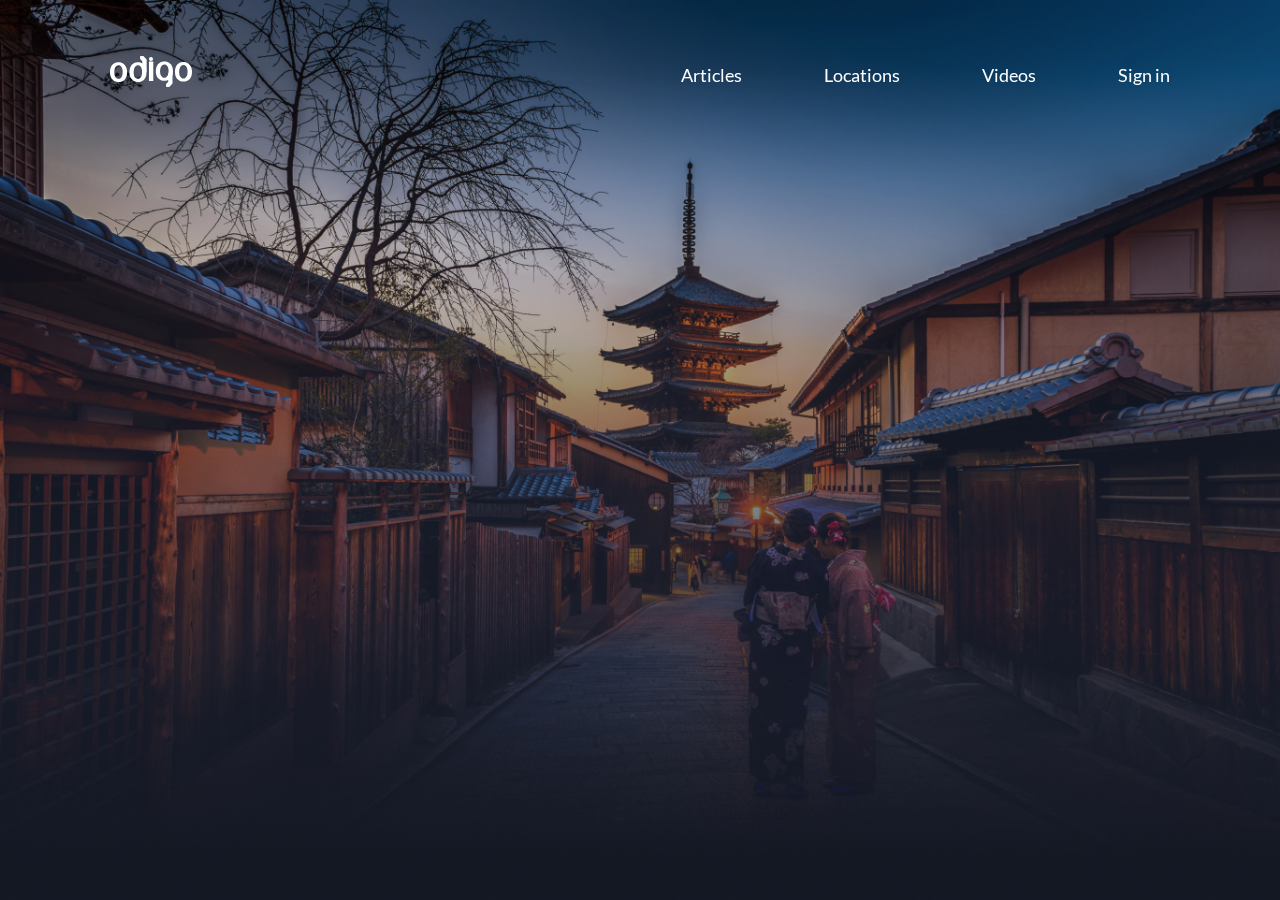
==== Japan/index.html @ ce223977 "Start" ====
<!DOCTYPE html>
<html lang="en">
<head>
    <meta charset="UTF-8">
    <meta http-equiv="X-UA-Compatible" content="IE=edge">
    <meta name="viewport" content="width=device-width, initial-scale=1.0">
    <link rel="stylesheet" href="css/reset.css">
    <link rel="stylesheet" href="css/style.css">
    <title>TR Japan</title>
</head>
<body>
    <header class="header">
        <div class="header-wrapper">
            <div class="header-logo">
                <a href="/" class="header-logo-link">
                    <img src="img/svg/odigo-logo.svg" alt="logo">
                </a>
            </div>
            <nav class="header-nav">
                <ul class="header-list">
                    <li class="header-list-item">
                        <a href="/" class="header-link">Articles</a>
                    </li>
                    <li class="header-list-item">
                        <a href="/" class="header-link">Locations</a>
                    </li>
                    <li class="header-list-item">
                        <a href="/" class="header-link">Videos</a>
                    </li>
                    <li class="header-list-item"> 
                        <a href="/" class="header-link">Sign in</a>
                    </li>
                </ul>
            </nav>
        </div>
    </header>
    <main class="main">
       <section class="intro">

       </section>
    </main>
</body>
</html>
---- Japan/css/style.css ----
/* lato-regular - latin */
@font-face {
    font-family: 'Lato';
    font-style: normal;
    font-weight: 400;
    src: local(''),
         url('../fonts/lato-v23-latin-regular.woff2') format('woff2'), /* Chrome 26+, Opera 23+, Firefox 39+ */
         url('../fonts/lato-v23-latin-regular.woff') format('woff'); /* Chrome 6+, Firefox 3.6+, IE 9+, Safari 5.1+ */
  }
  /* lato-700 - latin */
  @font-face {
    font-family: 'Lato';
    font-style: normal;
    font-weight: 700;
    src: local(''),
         url('../fonts/lato-v23-latin-700.woff2') format('woff2'), /* Chrome 26+, Opera 23+, Firefox 39+ */
         url('../fonts/lato-v23-latin-700.woff') format('woff'); /* Chrome 6+, Firefox 3.6+, IE 9+, Safari 5.1+ */
  }
  /* lato-900 - latin */
  @font-face {
    font-family: 'Lato';
    font-style: normal;
    font-weight: 900;
    src: local(''),
         url('../fonts/lato-v23-latin-900.woff2') format('woff2'), /* Chrome 26+, Opera 23+, Firefox 39+ */
         url('../fonts/lato-v23-latin-900.woff') format('woff'); /* Chrome 6+, Firefox 3.6+, IE 9+, Safari 5.1+ */
  }

html {
    box-sizing: border-box;
}
*, *::after, *::before {
    box-sizing: inherit;
}
 

/*header styles start*/
body {
    font-family: 'Lato';
    font-style: normal;
}

.header {
    position: fixed;
    top: 0;
    left: 0;
    width: 100%;
    margin-top: 56px;
}

.header-wrapper{
    max-width: 1060px;
    margin: 0 auto;
    display: flex;
    flex-wrap: wrap;
    align-items: flex-end;
    justify-content: space-between;
    
}

.header-list {
    display: flex;
}

.header-link {
    margin-left: 82px;
    color: white;
    font-weight: 400;
    font-size: 18px;
    line-height: 24px;
    text-decoration: none;
}

.header-link:hover, .header-link:focus, .header-link:active {
    opacity: 75%;
}
/*header styles end*/


/*intro styles start*/

.intro {
    height: 100vh;
    background: url(../img/intro.jpg) no-repeat center;
    background-size: cover;
}
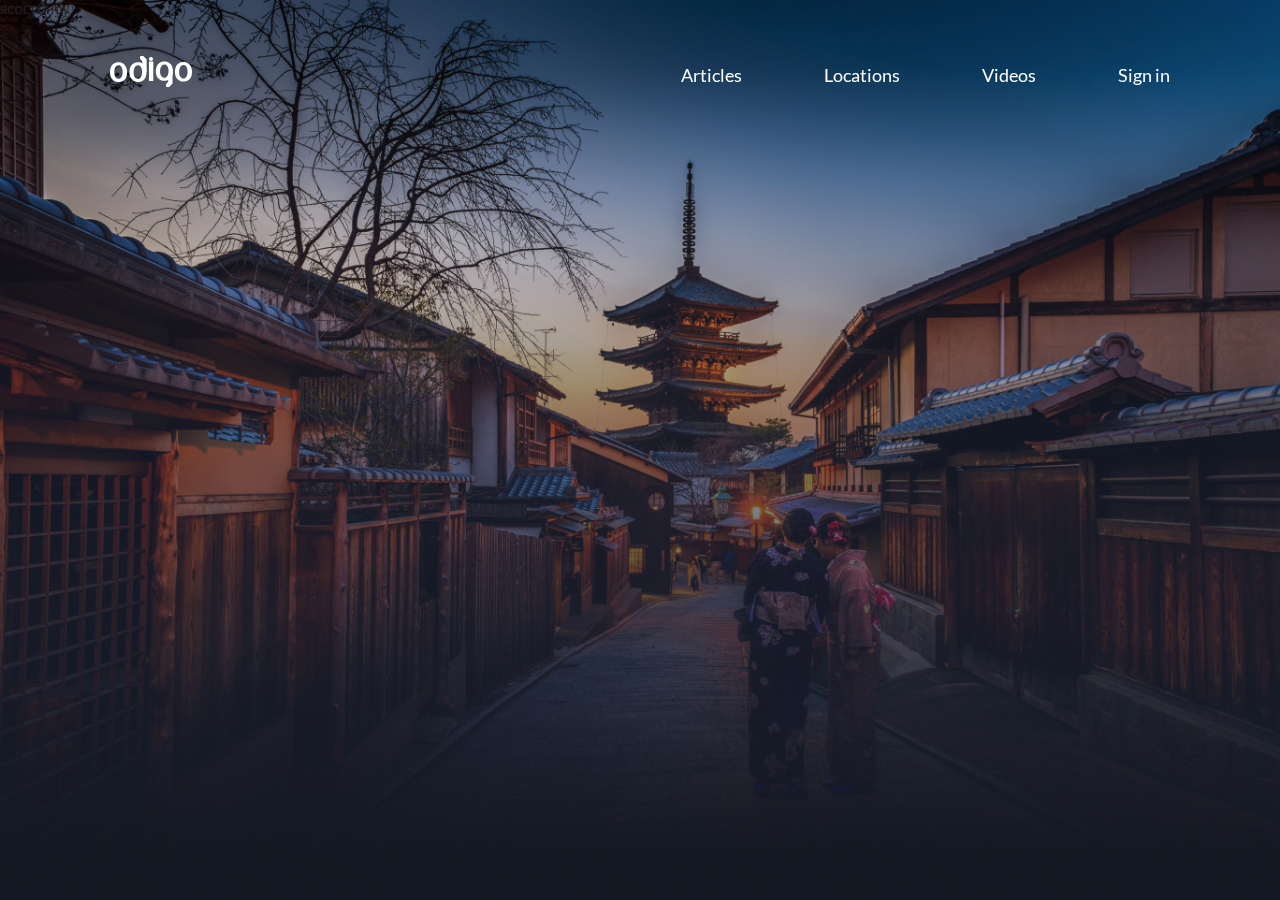
==== commit b8c33680: "1" ====
--- a/Japan/index.html
+++ b/Japan/index.html
@@ -36,7 +36,7 @@
     </header>
     <main class="main">
        <section class="intro">
-
+ясосубибу
        </section>
     </main>
 </body>
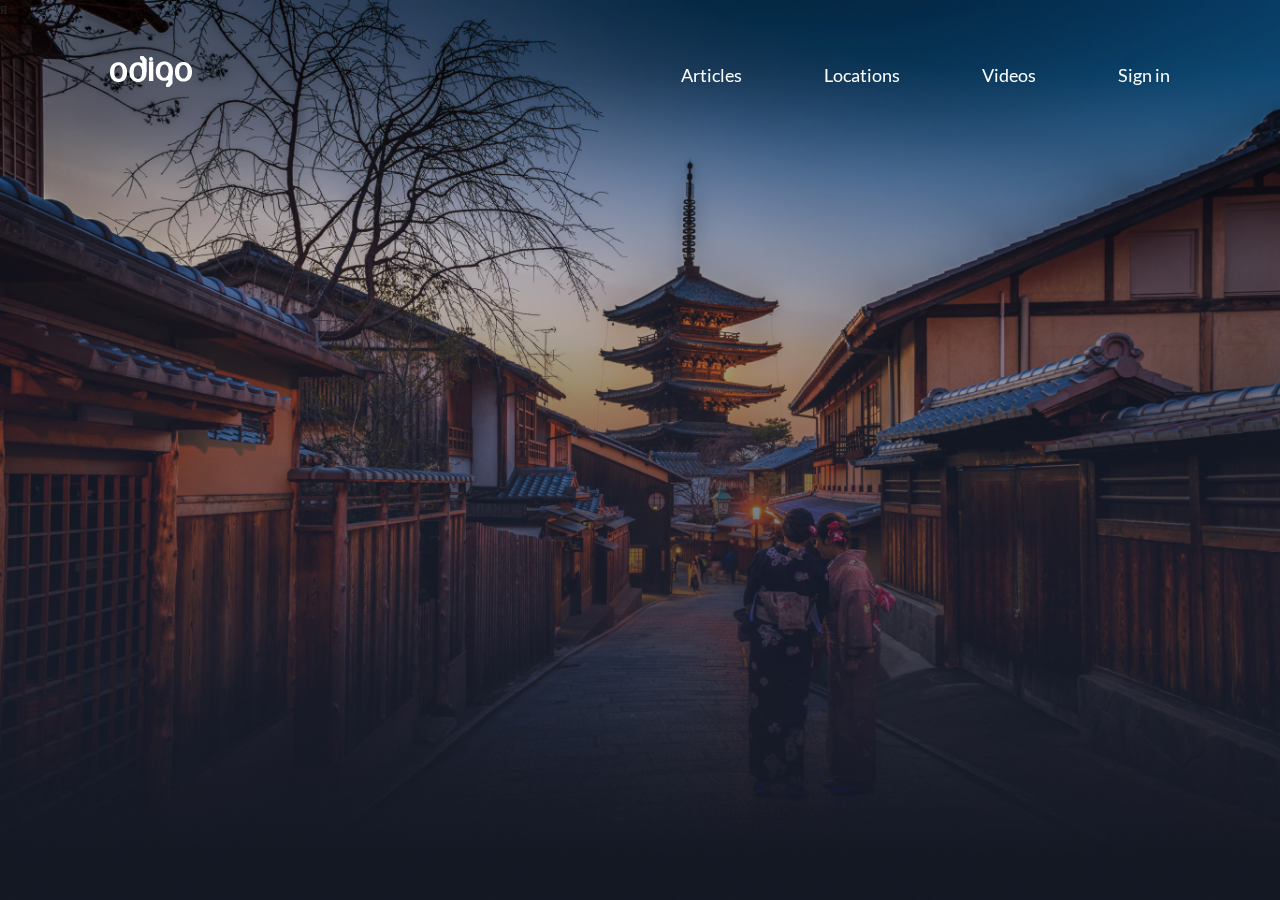
==== commit fc6159c3: "add" ====
--- a/Japan/index.html
+++ b/Japan/index.html
@@ -36,7 +36,7 @@
     </header>
     <main class="main">
        <section class="intro">
-ясосубибу
+я
        </section>
     </main>
 </body>
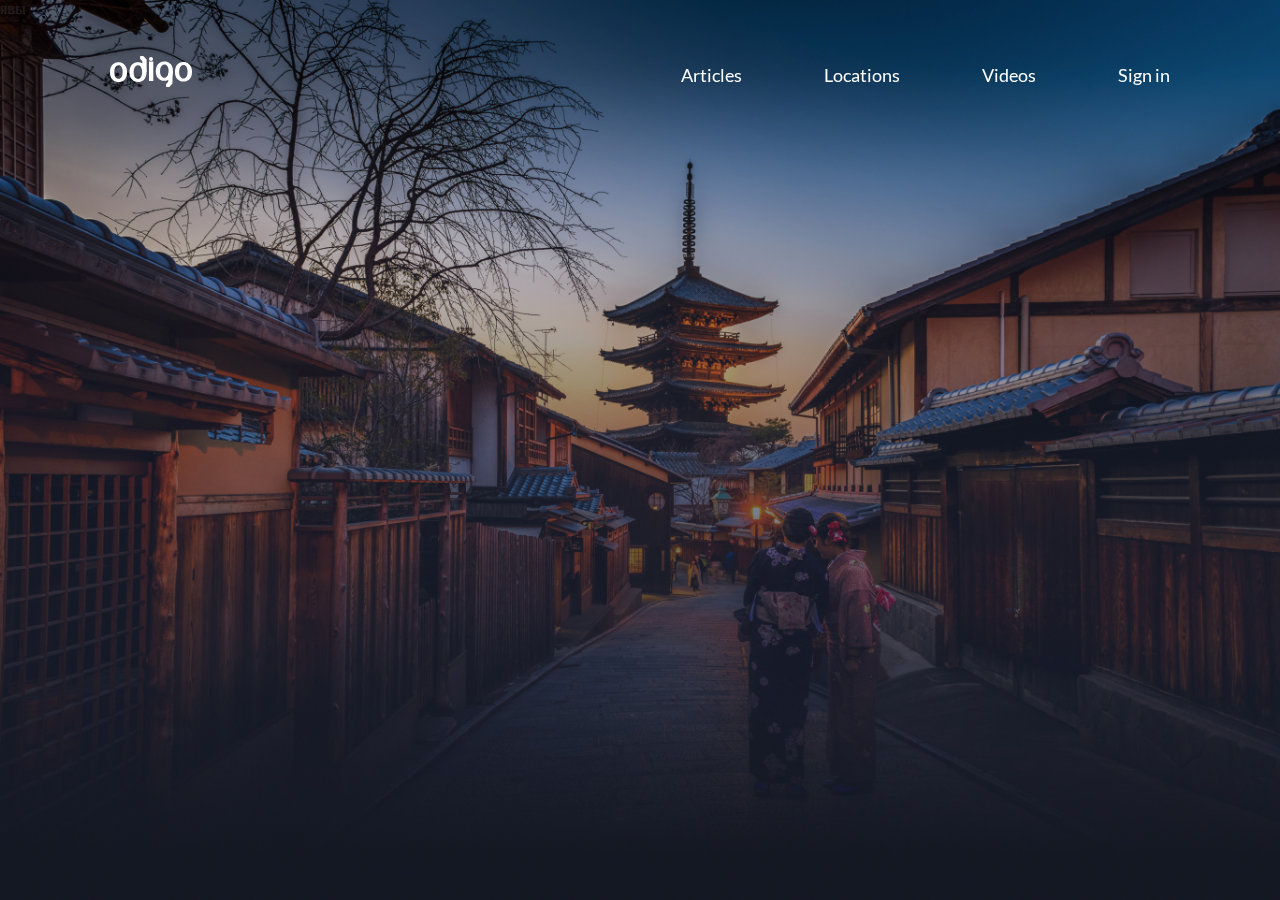
==== commit 65f920f3: "lemkz bkjnznb" ====
--- a/Japan/index.html
+++ b/Japan/index.html
@@ -36,7 +36,7 @@
     </header>
     <main class="main">
        <section class="intro">
-я
+явы
        </section>
     </main>
 </body>
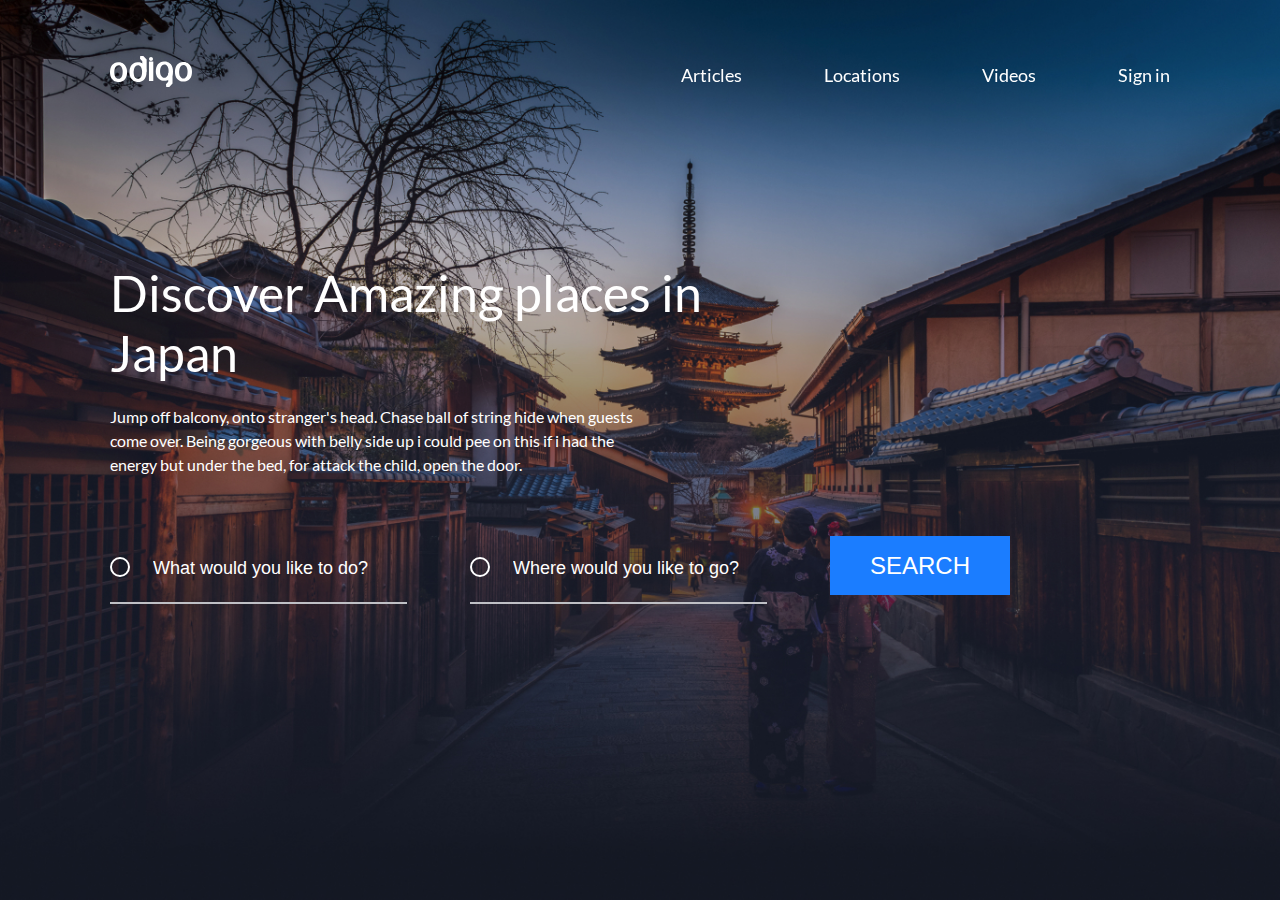
==== commit e7db5ab1: "end intro" ====
--- a/Japan/index.html
+++ b/Japan/index.html
@@ -10,7 +10,7 @@
 </head>
 <body>
     <header class="header">
-        <div class="header-wrapper">
+        <div class="wrapper">
             <div class="header-logo">
                 <a href="/" class="header-logo-link">
                     <img src="img/svg/odigo-logo.svg" alt="logo">
@@ -36,7 +36,21 @@
     </header>
     <main class="main">
        <section class="intro">
-явы
+            <div class="wrapper">
+                <div class="intro-wrapper">
+                <h1 class="intro-title">Discover Amazing places in Japan</h1>
+                <p class="intro-info">Jump off balcony, onto stranger's head. Chase ball of string hide when guests come over. Being gorgeous with belly side up i could pee on this if i had the energy but under the bed, for attack the child, open the door. </p>
+                <form class="intro-form">
+                    <fieldset class="intro-search_form">
+                        <div class="serch-wrapper">
+                            <input type="text" class="search-field" placeholder="What would you like to do?">
+                            <input type="text" class="search-field" placeholder="Where would you like to go?">
+                            <button class="search-button" type="submit">SEARCH</button>
+                        </div>
+                    </fieldset>
+                </form>
+            </div>
+        </div>
        </section>
     </main>
 </body>
--- a/Japan/css/style.css
+++ b/Japan/css/style.css
@@ -48,7 +48,7 @@
     margin-top: 56px;
 }
 
-.header-wrapper{
+.wrapper{
     max-width: 1060px;
     margin: 0 auto;
     display: flex;
@@ -80,7 +80,67 @@
 /*intro styles start*/
 
 .intro {
-    height: 100vh;
+    min-height: 100vh;
     background: url(../img/intro.jpg) no-repeat center;
     background-size: cover;
+}
+
+.intro-title {
+    font-weight: 500;
+    font-size: 50px;
+    line-height: 60px;
+    color: white;
+    padding-top: 263px;
+    max-width: 619px;
+    margin-bottom: 22px;
+}
+
+.intro-info {
+    color: white;
+    font-weight: 400;
+    font-size: 16px;
+    line-height: 24px;
+    max-width: 546px;
+    margin-bottom: 59px;
+}
+
+.intro-wrapper {
+    display: flex;
+    flex-direction: column;
+}
+
+.search-field {
+    width: 297px;
+    margin-right: 60px;
+    background: transparent url(../img/svg/circle.svg) no-repeat left 2px;
+    background-size: 20px;
+    border: 0;
+    border-bottom: 2px solid #BFC0C5;
+    padding-left: 43px;
+    padding-bottom: 22px;
+    font-weight: 500;
+    font-size: 18px;
+    line-height: 24px;
+    color: white;
+}
+
+.search-field::placeholder {
+    font-weight: 500;
+    font-size: 18px;
+    line-height: 24px;
+    color: white;
+}
+
+.search-button {
+    padding: 15px 40px;
+    background-color: #1B7DFF;
+    border: 0;
+    font-weight: 500;
+    font-size: 24px;
+    line-height: 29px;
+    color: white;
+}
+
+.search-button:active, .search-button:hover, .search-button:focus {
+    background-color: #2d5fa0;
 }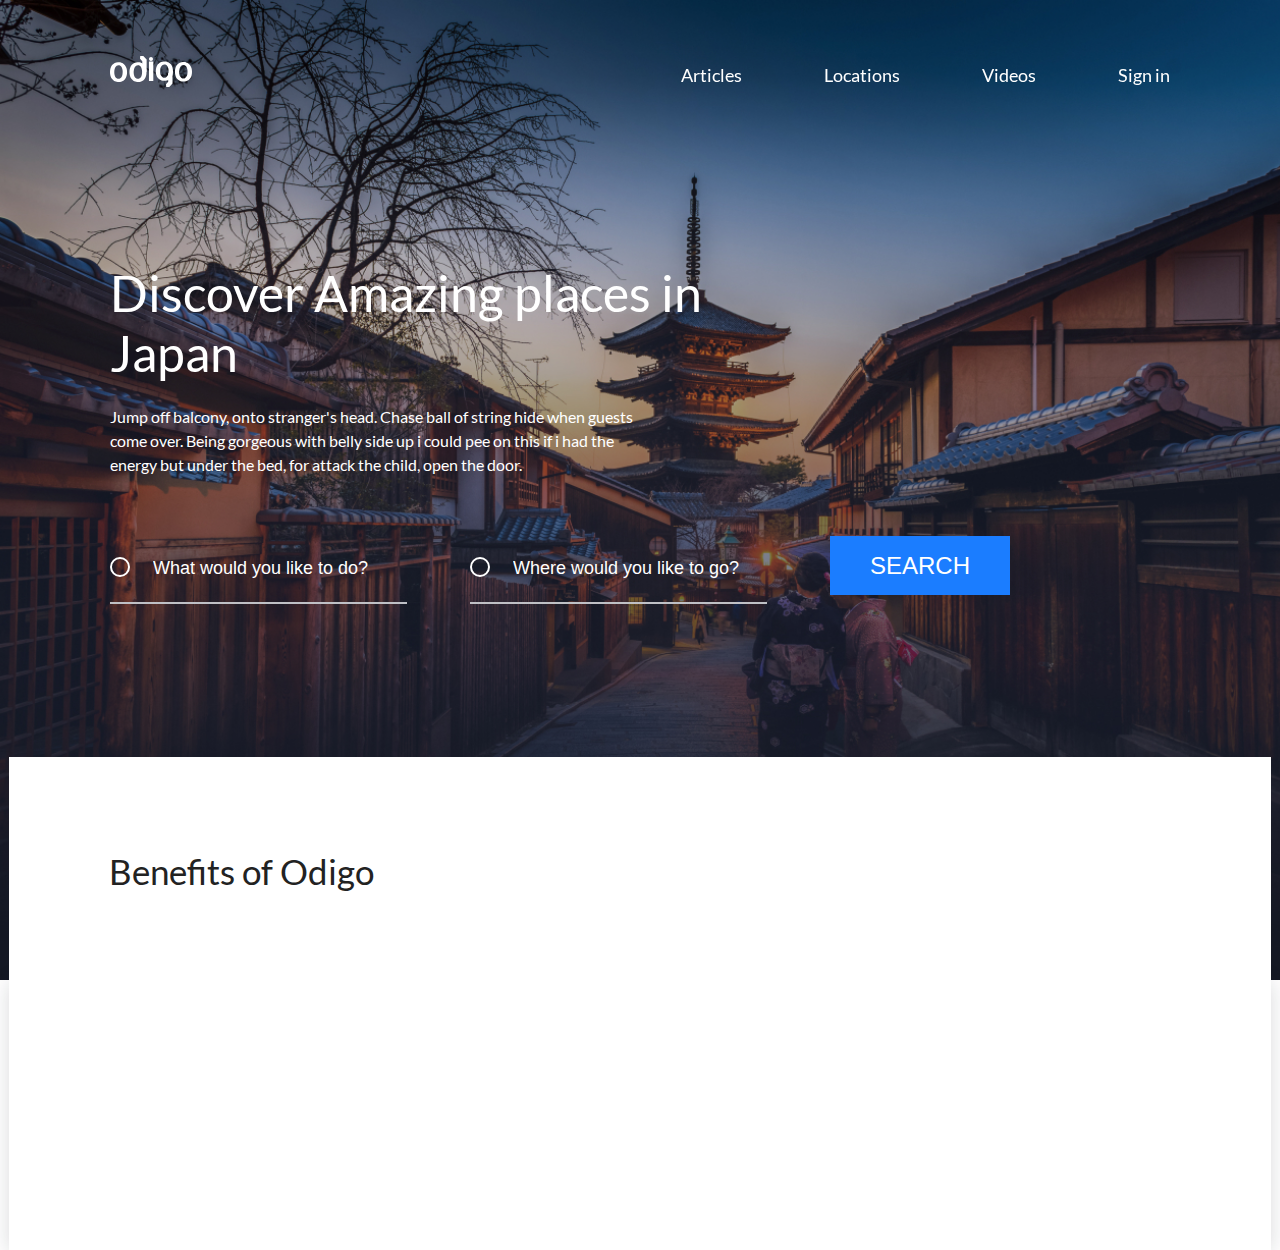
==== commit c23a9733: "add benefits" ====
--- a/Japan/index.html
+++ b/Japan/index.html
@@ -43,8 +43,8 @@
                 <form class="intro-form">
                     <fieldset class="intro-search_form">
                         <div class="serch-wrapper">
-                            <input type="text" class="search-field" placeholder="What would you like to do?">
-                            <input type="text" class="search-field" placeholder="Where would you like to go?">
+                            <input type="text" name="uzer_like_to_do" class="search-field" placeholder="What would you like to do?">
+                            <input type="text" name="uzer_like_to_go" class="search-field" placeholder="Where would you like to go?">
                             <button class="search-button" type="submit">SEARCH</button>
                         </div>
                     </fieldset>
@@ -52,6 +52,17 @@
             </div>
         </div>
        </section>
+
+       <section class="benefits">
+        <div class="benefits_wrapper">
+            <h2 class="benefits_title">Benefits of Odigo</h2>
+            <div class="benefits_cards">
+                <div class="benefits_card"></div>
+                <div class="benefits_card"></div>
+                <div class="benefits_card"></div>
+            </div>
+        </div>
+       </section>
     </main>
 </body>
 </html>--- a/Japan/css/style.css
+++ b/Japan/css/style.css
@@ -122,6 +122,7 @@
     font-size: 18px;
     line-height: 24px;
     color: white;
+    margin-bottom: 376px;
 }
 
 .search-field::placeholder {
@@ -143,4 +144,37 @@
 
 .search-button:active, .search-button:hover, .search-button:focus {
     background-color: #2d5fa0;
-}+}
+
+/*intro styles end*/
+
+
+
+/*benefits styles start*/
+
+.benefits_wrapper {
+    max-width: 1262px;
+    background-color: white;
+    margin: 0 auto;
+   position: relative;
+   box-shadow: 0px 2px 20px rgba(21, 24, 36, 0.15993);
+}
+
+.benefits_title {
+    width: 100%;
+    font-weight: 500;
+    font-size: 35px;
+    line-height: 42px;
+    padding: 93px 100px 88px 100px;
+    transform: translateY(-100%);
+    position: absolute;
+    top: 0;
+    left: 0;
+    background-color: white;
+}
+
+.benefits_cards {
+    height: 30vh;
+}
+
+/*benefits styles end*/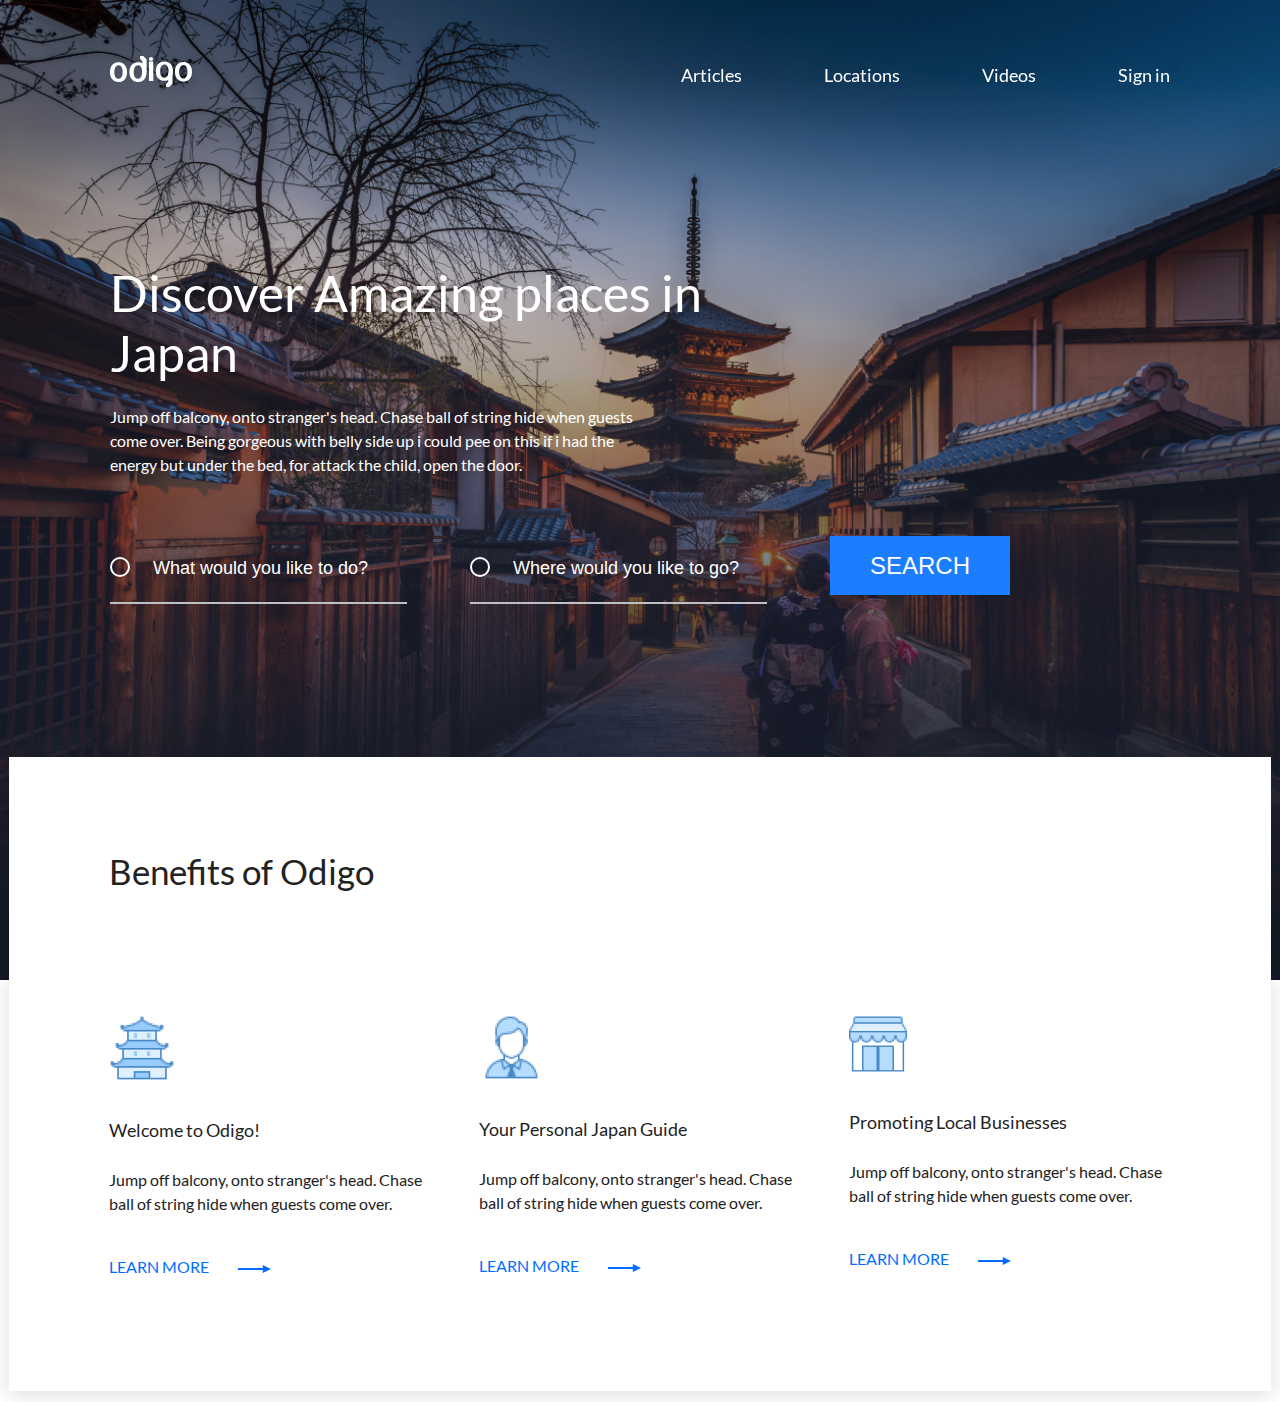
==== commit fc3b1f5c: "add benefits cards" ====
--- a/Japan/index.html
+++ b/Japan/index.html
@@ -57,9 +57,39 @@
         <div class="benefits_wrapper">
             <h2 class="benefits_title">Benefits of Odigo</h2>
             <div class="benefits_cards">
-                <div class="benefits_card"></div>
-                <div class="benefits_card"></div>
-                <div class="benefits_card"></div>
+                <div class="benefits_card">
+                    <img src="../Japan/img/odigo-icon.png" alt="odigo" class="benefits_img">
+                    <p class="benefit_title">Welcome to Odigo!</p>
+                    <p class="benefit_info">Jump off balcony, onto stranger's head. Chase ball of string hide when guests come over.</p>
+                    <div class="benefits_learn">
+                        <a href="" class="benefit_learn">LEARN MORE</a>
+                        <a href="" class="benefit_arrow">
+                            <img src="../Japan/img/svg/shape.svg" alt="arrow" class="arrow">
+                        </a>
+                    </div>
+                </div>
+                <div class="benefits_card">
+                    <img src="../Japan/img/guide-icon.png" alt="guide" class="benefits_img">
+                    <p class="benefit_title">Your Personal Japan Guide</p>
+                    <p class="benefit_info">Jump off balcony, onto stranger's head. Chase ball of string hide when guests come over.</p>
+                    <div class="benefits_learn">
+                        <a href="" class="benefit_learn">LEARN MORE</a>
+                        <a href="" class="benefit_arrow">
+                            <img src="../Japan/img/svg/shape.svg" alt="arrow" class="arrow">
+                        </a>
+                    </div>
+                </div>
+                <div class="benefits_card">
+                    <img src="../Japan/img/businesses-icon.png" alt="businesses" class="benefits_img">
+                    <p class="benefit_title">Promoting Local Businesses</p>
+                    <p class="benefit_info">Jump off balcony, onto stranger's head. Chase ball of string hide when guests come over.</p>
+                    <div class="benefits_learn">
+                        <a href="" class="benefit_learn">LEARN MORE</a>
+                        <a href="" class="benefit_arrow">
+                            <img src="../Japan/img/svg/shape.svg" alt="arrow" class="arrow">
+                        </a>
+                    </div>
+                </div>
             </div>
         </div>
        </section>
--- a/Japan/css/style.css
+++ b/Japan/css/style.css
@@ -174,7 +174,50 @@
 }
 
 .benefits_cards {
-    height: 30vh;
-}
-
+    display: flex;
+    flex-wrap: wrap;
+    padding: 35px 45px 112px 100px;
+}
+
+.benefits_card {
+    max-width: 315px;
+    margin-left: 55px;
+}
+
+.benefits_card:first-child {
+    margin-left: 0;
+} 
+
+.benefits_img {
+    margin-bottom: 37px;
+    size: 65px 65px;
+}
+
+.benefit_title {
+    margin-bottom: 26px;
+    font-weight: 500;
+    font-size: 18px;
+    line-height: 24px;
+}
+
+.benefit_info {
+    margin-bottom: 39px;
+    font-weight: 400;
+    font-size: 16px;
+    line-height: 24px;
+}
+
+.benefit_learn {
+    width: 160px;
+    text-decoration: none;
+    color: #006DFE;
+    font-weight: 400;
+    font-size: 16px;
+    line-height: 24px;
+}
+
+.benefit_arrow {
+    padding-left: 26px;
+    padding-bottom: 126px;
+}
 /*benefits styles end*/